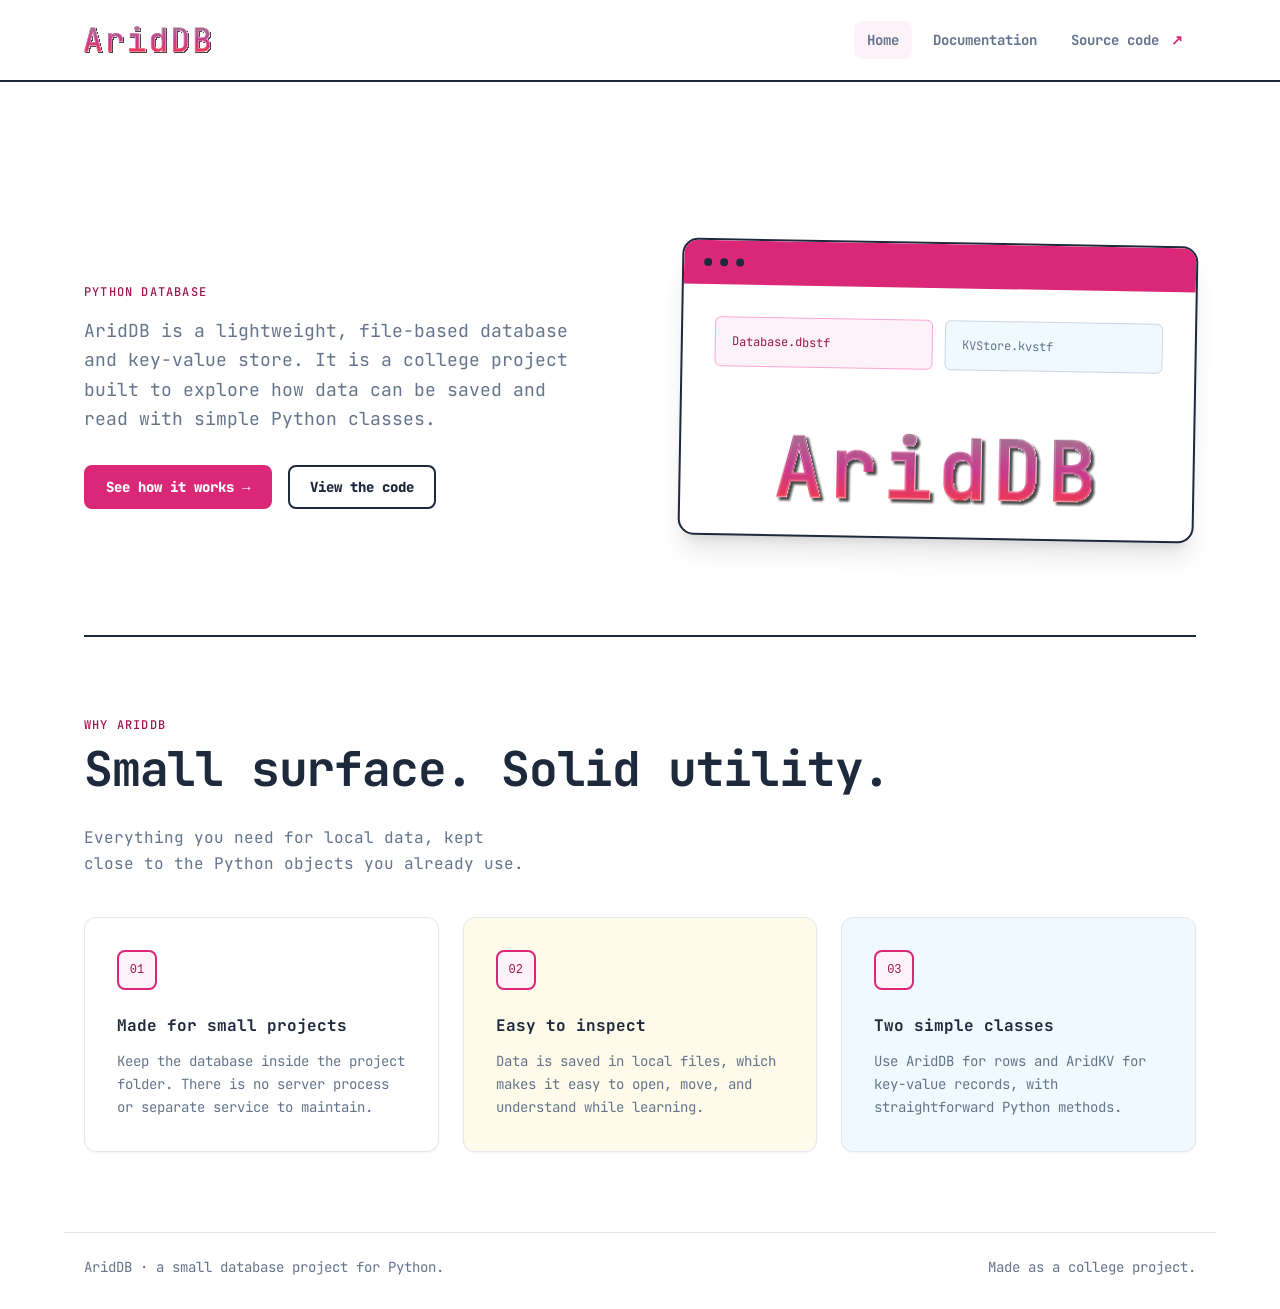
==== index.html @ 2724e5aa "added static files instad of a flask server" ====
<!doctype html>
<html lang="en">
<head>
	<meta charset="utf-8">
	<meta name="viewport" content="width=device-width, initial-scale=1">
	<title>AridDB | Simple local data</title>
	<link rel="stylesheet" href="static/css/all-tailwind-classes-full-min.css">
	<link rel="stylesheet" href="static/css/fonts.css">
</head>
<body class="min-w-0 bg-white text-slate-800 antialiased">
	<header class="border-b-2 border-slate-800 bg-white">
		<nav class="mx-auto flex min-h-20 w-full max-w-6xl items-center justify-between gap-7 px-5" aria-label="Main navigation">
			<a class="block leading-none" href="index.html" aria-label="AridDB home">
				<img class="block w-32" src="Assets/AridDB-logo.svg" alt="AridDB">
			</a>
			<div class="flex items-center gap-2">
				<a class="rounded-lg border border-transparent px-3 py-2 text-sm font-bold text-slate-500 hover:border-pink-200 hover:bg-pink-50 hover:text-pink-800 border-pink-200 bg-pink-50 text-pink-800" href="index.html">Home</a>
				<a class="rounded-lg border border-transparent px-3 py-2 text-sm font-bold text-slate-500 hover:border-pink-200 hover:bg-pink-50 hover:text-pink-800" href="docs/docs.html">Documentation</a>
				<a class="rounded-lg border border-transparent px-3 py-2 text-sm font-bold text-slate-500 hover:border-pink-200 hover:bg-pink-50 hover:text-pink-800" href="https://github.com/CheefLofter/AridDB">Source code <span class="ml-1 text-pink-600" aria-hidden="true">&#8599;</span></a>
			</div>
		</nav>
	</header>

	<main class="mx-auto w-full max-w-6xl px-5 py-16 pb-20">
	<section class="grid gap-10 py-16 md:grid-cols-2 md:items-center md:gap-20 md:py-24" aria-labelledby="hero-title">
		<div>

			<div class="mt-3 text-xs font-medium uppercase tracking-widest text-pink-800">Python database</div>

			<p class="mt-4 max-w-lg text-lg leading-relaxed text-slate-500">AridDB is a lightweight, file-based database and key-value store. It is a college project built to explore how data can be saved and read with simple Python classes.</p>
			<div class="mt-8 flex flex-wrap gap-4">
				<a class="inline-flex h-11 items-center justify-center rounded-lg border-2 border-pink-600 bg-pink-600 px-5 text-sm font-extrabold text-white hover:bg-pink-800 hover:shadow-md" href="docs/docs.html">See how it works <span aria-hidden="true">&nbsp;&rarr;</span></a>
				<a class="inline-flex h-11 items-center justify-center rounded-lg border-2 border-slate-800 bg-white px-5 text-sm font-extrabold text-slate-800 hover:shadow-md" href="https://github.com/CheefLofter/AridDB">View the code</a>
			</div>
		</div>

		<div class="overflow-hidden rounded-2xl w-full border-2 border-slate-800 bg-white shadow-xl rotate-1" aria-label="AridDB interface preview">
			<div class="flex h-11 items-center gap-2 bg-pink-600 px-5" aria-hidden="true">
				<span class="h-2 w-2 rounded-full bg-slate-800"></span><span class="h-2 w-2 rounded-full bg-slate-800"></span><span class="h-2 w-2 rounded-full bg-slate-800"></span>
			</div>
			<div class="p-8">
				<div class="mb-16 flex flex-col gap-3 sm:flex-row">
					<div class="flex-1 rounded-md border border-pink-300 bg-pink-50 px-4 py-4 text-xs text-pink-800">Database.dbstf</div>
					<div class="flex-1 rounded-md border border-slate-300 bg-sky-50 px-4 py-4 text-xs text-slate-500">KVStore.kvstf</div>
				</div>
				<img class="mx-auto block w-full max-w-xs" src="Assets/AridDB-logo.svg" alt="AridDB logo">
			</div>
		</div>
	</section>

	<section class="border-t-2 border-slate-800 pt-20" aria-labelledby="features-title">
		<div class="mb-10 flex flex-wrap items-end justify-between gap-8">
			<div>
				<div class="text-xs font-medium uppercase tracking-widest text-pink-800">Why AridDB</div>
				<h2 class="mt-3 text-4xl font-bold tracking-tight md:text-5xl" id="features-title">Small surface. Solid utility.</h2>
			</div>
			<p class="max-w-md leading-relaxed text-slate-500">Everything you need for local data, kept close to the Python objects you already use.</p>
		</div>
		<div class="grid grid-cols-1 gap-6 md:grid-cols-3">
			<article class="rounded-xl border border-gray-200 bg-white p-8 shadow-sm">
				<div class="grid h-10 w-10 place-items-center rounded-lg border-2 border-pink-600 bg-pink-50 font-mono text-xs font-medium text-pink-800">01</div>
				<h3 class="mb-3 mt-6 text-base font-bold">Made for small projects</h3>
				<p class="text-sm leading-relaxed text-slate-500">Keep the database inside the project folder. There is no server process or separate service to maintain.</p>
			</article>
			<article class="rounded-xl border border-gray-200 bg-amber-50 p-8 shadow-sm">
				<div class="grid h-10 w-10 place-items-center rounded-lg border-2 border-pink-600 bg-pink-50 font-mono text-xs font-medium text-pink-800">02</div>
				<h3 class="mb-3 mt-6 text-base font-bold">Easy to inspect</h3>
				<p class="text-sm leading-relaxed text-slate-500">Data is saved in local files, which makes it easy to open, move, and understand while learning.</p>
			</article>
			<article class="rounded-xl border border-gray-200 bg-sky-50 p-8 shadow-sm">
				<div class="grid h-10 w-10 place-items-center rounded-lg border-2 border-pink-600 bg-pink-50 font-mono text-xs font-medium text-pink-800">03</div>
				<h3 class="mb-3 mt-6 text-base font-bold">Two simple classes</h3>
				<p class="text-sm leading-relaxed text-slate-500">Use AridDB for rows and AridKV for key-value records, with straightforward Python methods.</p>
			</article>
		</div>
	</section>
	</main>

	<footer class="mx-auto flex w-full max-w-6xl justify-between border-t border-gray-200 px-5 py-6 pb-8 text-sm text-slate-500">
		<span>AridDB &middot; a small database project for Python.</span>
		<span>Made as a college project.</span>
	</footer>
</body>
</html>
---- static/css/fonts.css ----
/* Self-hosted JetBrains Mono — no external font requests */
@font-face {
	font-family: 'JetBrains Mono';
	font-style: normal;
	font-weight: 400;
	font-display: swap;
	src: url('../fonts/jetbrains-mono/jetbrains-mono-latin-400-normal.woff2') format('woff2');
}
@font-face {
	font-family: 'JetBrains Mono';
	font-style: normal;
	font-weight: 500;
	font-display: swap;
	src: url('../fonts/jetbrains-mono/jetbrains-mono-latin-500-normal.woff2') format('woff2');
}
@font-face {
	font-family: 'JetBrains Mono';
	font-style: normal;
	font-weight: 600;
	font-display: swap;
	src: url('../fonts/jetbrains-mono/jetbrains-mono-latin-600-normal.woff2') format('woff2');
}
@font-face {
	font-family: 'JetBrains Mono';
	font-style: normal;
	font-weight: 700;
	font-display: swap;
	src: url('../fonts/jetbrains-mono/jetbrains-mono-latin-700-normal.woff2') format('woff2');
}
@font-face {
	font-family: 'JetBrains Mono';
	font-style: normal;
	font-weight: 800;
	font-display: swap;
	src: url('../fonts/jetbrains-mono/jetbrains-mono-latin-800-normal.woff2') format('woff2');
}

html {
	font-family: 'JetBrains Mono', ui-monospace, SFMono-Regular, Menlo, monospace;
	scroll-behavior: smooth;
}
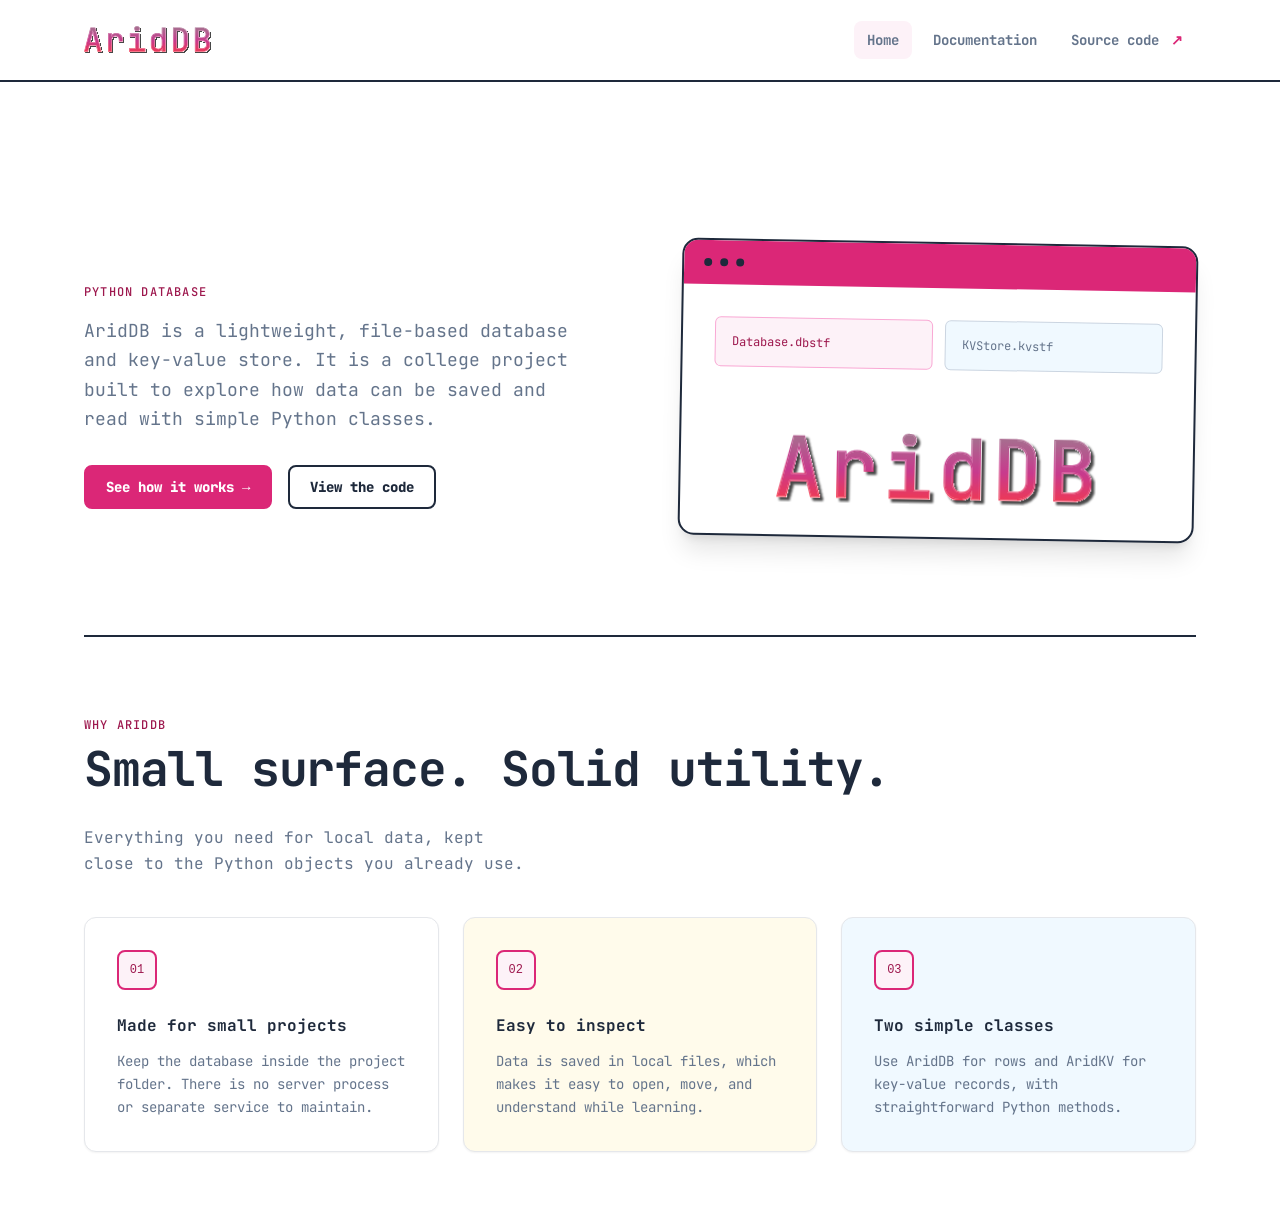
==== commit bd3300e6: "Home page update Removed footer section from index.html" ====
--- a/index.html
+++ b/index.html
@@ -76,9 +76,6 @@
 	</section>
 	</main>
 
-	<footer class="mx-auto flex w-full max-w-6xl justify-between border-t border-gray-200 px-5 py-6 pb-8 text-sm text-slate-500">
-		<span>AridDB &middot; a small database project for Python.</span>
-		<span>Made as a college project.</span>
-	</footer>
+	
 </body>
 </html>
